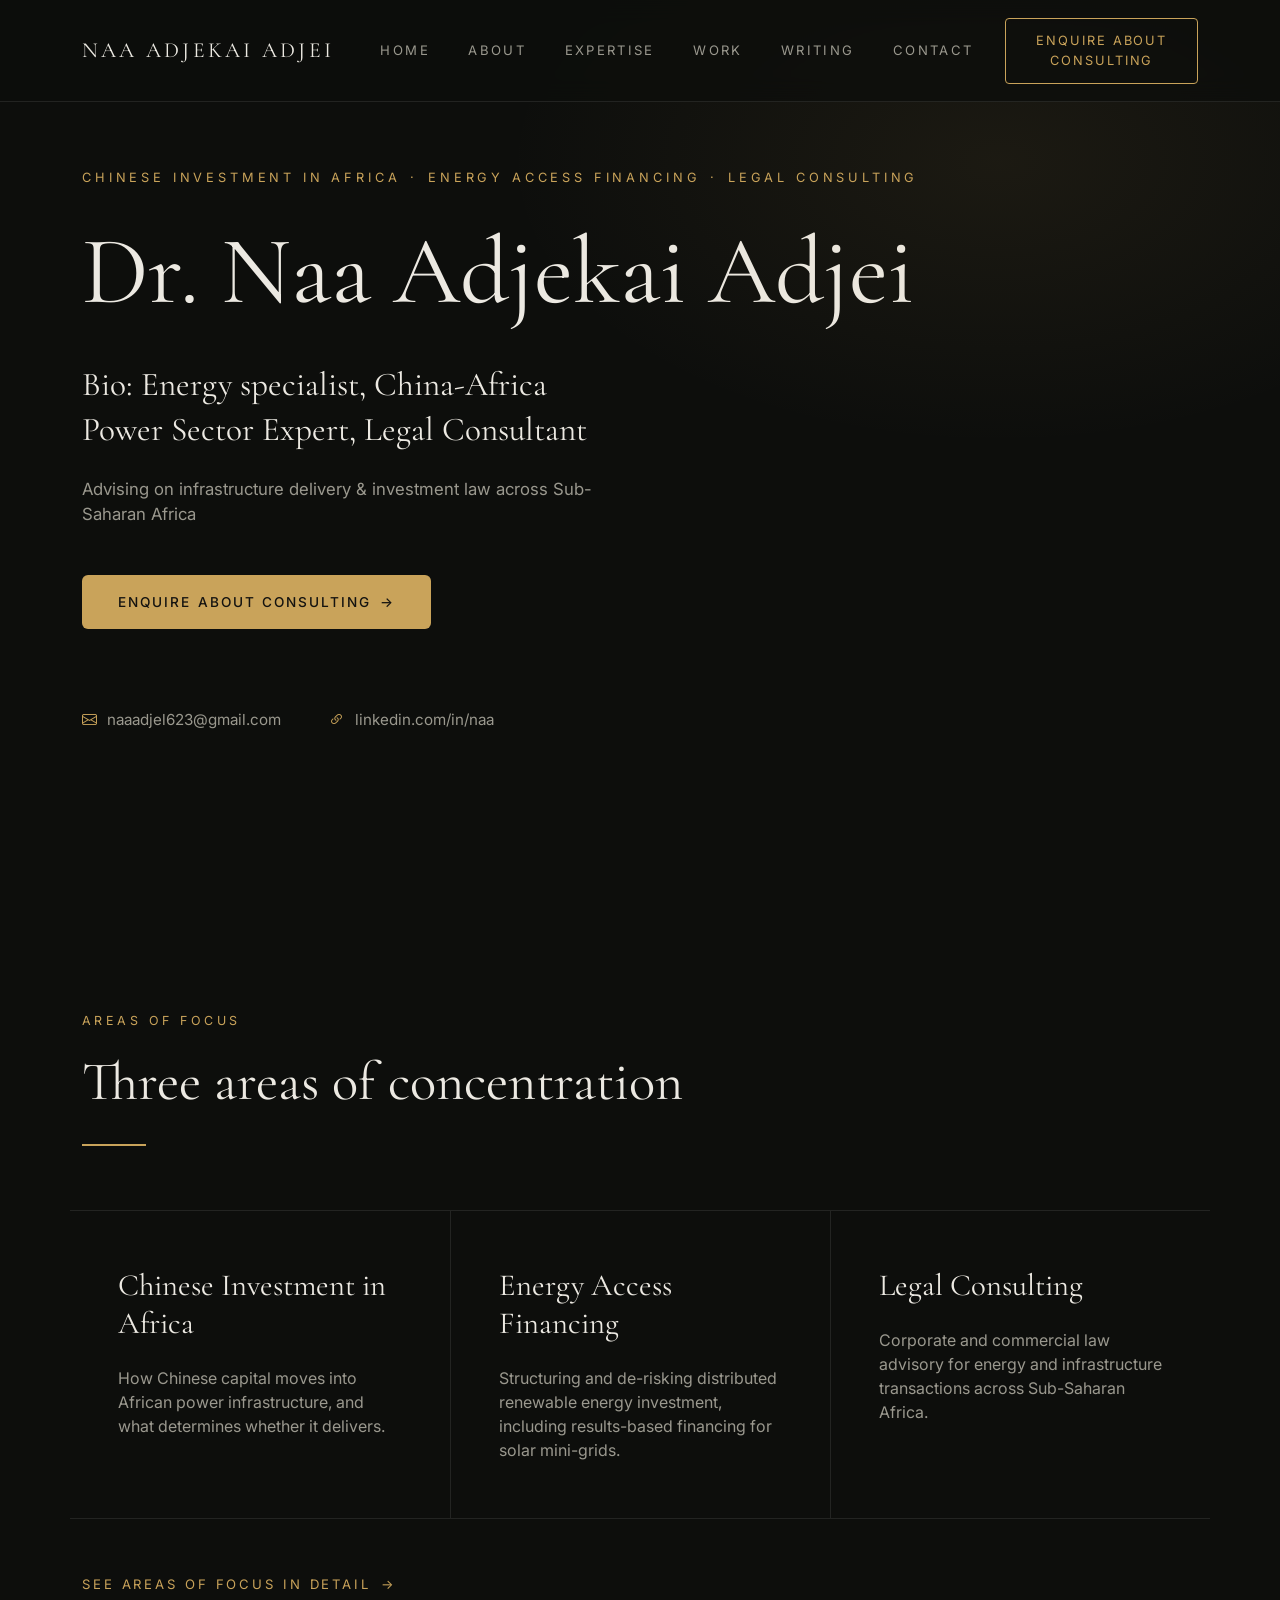
==== index.html @ 995432cf "Initial commit: portfolio website" ====
<!DOCTYPE html>
<html lang="en">
<head>
  <meta charset="UTF-8" />
  <meta name="viewport" content="width=device-width, initial-scale=1.0" />
  <title>Dr. Naa Adjekai Adjei — Energy Finance & Infrastructure Law</title>
  <meta name="description" content="Energy specialist, China-Africa Power Sector Expert, Legal Consultant. Advising on infrastructure delivery & investment law across Sub-Saharan Africa." />

  <!-- Bootstrap CSS -->
  <link href="https://cdn.jsdelivr.net/npm/bootstrap@5.3.3/dist/css/bootstrap.min.css" rel="stylesheet" />

  <!-- Fonts -->
  <link rel="preconnect" href="https://fonts.googleapis.com" />
  <link href="https://fonts.googleapis.com/css2?family=Cormorant+Garamond:wght@400;500&family=Inter:wght@400;500&display=swap" rel="stylesheet" />

  <!-- Bootstrap Icons -->
  <link rel="stylesheet" href="https://cdn.jsdelivr.net/npm/bootstrap-icons@1.11.3/font/bootstrap-icons.css" />

  <!-- Your CSS (comes AFTER Bootstrap) -->
  <link rel="stylesheet" href="css/style.css" />
</head>
<body>

      <nav class="navbar navbar-expand-lg fixed-top">
    <div class="container">
      <a class="navbar-brand" href="index.html">NAA ADJEKAI ADJEI</a>

      <button class="navbar-toggler" type="button"
              data-bs-toggle="collapse" data-bs-target="#mainNav"
              aria-controls="mainNav" aria-expanded="false" aria-label="Toggle navigation">
        <span class="navbar-toggler-icon"></span>
      </button>

      <div class="collapse navbar-collapse" id="mainNav">
        <ul class="navbar-nav ms-auto align-items-lg-center">
          <li class="nav-item"><a class="nav-link active" aria-current="page" href="index.html">Home</a></li>
          <li class="nav-item"><a class="nav-link" href="about.html">About</a></li>
          <li class="nav-item"><a class="nav-link" href="expertise.html">Expertise</a></li>
          <li class="nav-item"><a class="nav-link" href="work.html">Work</a></li>
          <li class="nav-item"><a class="nav-link" href="writing.html">Writing</a></li>
          <li class="nav-item"><a class="nav-link" href="contact.html">Contact</a></li>
          <li class="nav-item ms-lg-4 mt-2 mt-lg-0">
            <a class="btn btn-outline-nav" href="contact.html">Enquire About Consulting</a>
          </li>
        </ul>
      </div>
    </div>
  </nav>

  <!-- ============ HERO ============ -->
  <header class="hero" id="home">
    <div class="container">
      <p class="hero-eyebrow">Chinese Investment in Africa&ensp;·&ensp;Energy Access Financing&ensp;·&ensp;Legal Consulting</p>

      <h1 class="hero-title">Dr. Naa Adjekai Adjei</h1>

      <p class="hero-bio">Bio: Energy specialist, China-Africa<br class="d-none d-md-block" />
        Power Sector Expert, Legal Consultant</p>

      <p class="hero-tagline">Advising on infrastructure delivery &amp; investment law across Sub-Saharan Africa</p>

      <a href="contact.html" class="btn btn-gold">Enquire About Consulting&ensp;&rarr;</a>

      <div class="hero-contact">
        <a href="mailto:naaadjel623@gmail.com"><i class="bi bi-envelope"></i> naaadjel623@gmail.com</a>
        <a href="https://www.linkedin.com/in/dr-naa-adjekai-adjei-541458208/" target="_blank" rel="noopener"><i class="bi bi-link-45deg"></i> linkedin.com/in/naa</a>
      </div>
    </div>
  </header>

    <!-- ============ AREAS OF FOCUS ============ -->
  <section class="focus" id="expertise">
    <div class="container">
      <p class="section-label">Areas of Focus</p>
      <h2 class="section-title">Three areas of concentration</h2>
      <div class="gold-rule"></div>

      <div class="row focus-grid">
        <div class="col-lg-4 focus-cell">
          <h3>Chinese Investment in Africa</h3>
          <p>How Chinese capital moves into African power infrastructure, and what determines whether it delivers.</p>
        </div>
        <div class="col-lg-4 focus-cell">
          <h3>Energy Access Financing</h3>
          <p>Structuring and de-risking distributed renewable energy investment, including results-based financing for solar mini-grids.</p>
        </div>
        <div class="col-lg-4 focus-cell">
          <h3>Legal Consulting</h3>
          <p>Corporate and commercial law advisory for energy and infrastructure transactions across Sub-Saharan Africa.</p>
        </div>
      </div>

      <a href="expertise.html" class="gold-link">See areas of focus in detail&ensp;&rarr;</a>
    </div>
  </section>



  <!-- Bootstrap JS (needed for the mobile hamburger menu) -->
  <script src="https://cdn.jsdelivr.net/npm/bootstrap@5.3.3/dist/js/bootstrap.bundle.min.js"></script>

  <!-- Your JS (comes last) -->
  <script src="js/main.js"></script>
</body>
</html>
---- css/style.css ----
:root {
  --bg: #0d0e0c;
  --border: rgba(255, 255, 255, 0.09);
  --text: #ece9e2;
  --muted: #9a988e;
  --accent: #c9a35a;
  --serif: 'Cormorant Garamond', Georgia, serif;
  --sans: 'Inter', system-ui, sans-serif;
}

body {
  background: var(--bg);
  color: var(--text);
  font-family: var(--sans);
}

/* ============ NAVBAR ============ */
.navbar {
  background: rgba(13, 14, 12, 0.8);
  backdrop-filter: blur(12px);
  border-bottom: 1px solid var(--border);
  padding-top: 1.1rem;
  padding-bottom: 1.1rem;
}

.navbar-brand {
  color: var(--text) !important;
  font-family: var(--serif);
  font-size: 1.35rem;
  letter-spacing: 0.15em;
}

.nav-link {
  color: var(--muted) !important;
  font-size: 0.82rem;
  letter-spacing: 0.18em;
  text-transform: uppercase;
  margin-left: 1.4rem;
}

.nav-link:hover { color: var(--accent) !important; }

.navbar-toggler { border-color: var(--border); }
.navbar-toggler-icon { filter: invert(1); }

.btn-outline-nav {
  border: 1px solid var(--accent);
  color: var(--accent);
  font-size: 0.8rem;
  letter-spacing: 0.15em;
  text-transform: uppercase;
  padding: 0.8rem 1.6rem;
  border-radius: 4px;
}

.btn-outline-nav:hover {
  background: var(--accent);
  color: #141310;
}

/* ============ HERO ============ */
.hero {
  min-height: 100vh;
  display: flex;
  align-items: center;
  position: relative;
  overflow: hidden;
}

/* warm glow, top right */
.hero::before {
  content: "";
  position: absolute;
  inset: 0;
  background: radial-gradient(ellipse 55% 45% at 78% 18%, rgba(201, 163, 90, 0.08), transparent 70%);
  pointer-events: none;
}

.hero-eyebrow {
  color: var(--accent);
  text-transform: uppercase;
  letter-spacing: 0.3em;
  font-size: 0.8rem;
  margin-bottom: 2.2rem;
}

.hero-title {
  font-family: var(--serif);
  font-weight: 400;
  font-size: clamp(3rem, 7.5vw, 6.5rem);
  line-height: 1.05;
  margin-bottom: 2.5rem;
}

.hero-bio {
  font-family: var(--serif);
  font-size: clamp(1.4rem, 2.6vw, 2.1rem);
  line-height: 1.35;
  margin-bottom: 1.5rem;
}

.hero-tagline {
  color: var(--muted);
  font-size: 1.05rem;
  max-width: 540px;
  margin-bottom: 3rem;
}

.btn-gold {
  background: var(--accent);
  color: #141310;
  font-size: 0.85rem;
  font-weight: 500;
  letter-spacing: 0.15em;
  text-transform: uppercase;
  padding: 1rem 2.2rem;
  border-radius: 6px;
}

.btn-gold:hover { background: #dbb56a; color: #141310; }

.hero-contact {
  display: flex;
  gap: 3rem;
  flex-wrap: wrap;
  margin-top: 5rem;
}

.hero-contact a {
  color: var(--muted);
  text-decoration: none;
  font-size: 0.95rem;
}

.hero-contact a i {
  color: var(--accent);
  margin-right: 0.4rem;
}

.hero-contact a:hover { color: var(--text); }

/* ============ FOCUS SECTION ============ */
.focus { padding: 7rem 0; }

.section-label {
  color: var(--accent);
  text-transform: uppercase;
  letter-spacing: 0.28em;
  font-size: 0.78rem;
}

.section-title {
  font-family: var(--serif);
  font-weight: 400;
  font-size: clamp(2.2rem, 4.5vw, 3.4rem);
  margin-top: 1.2rem;
}

.gold-rule {
  width: 64px;
  height: 2px;
  background: var(--accent);
  margin: 1.8rem 0 4rem;
}

.focus-grid { border-top: 1px solid var(--border); }

.focus-cell {
  padding: 3.5rem 3rem;
  border-bottom: 1px solid var(--border);
}

/* vertical lines between the three columns, desktop only */
@media (min-width: 992px) {
  .focus-cell + .focus-cell { border-left: 1px solid var(--border); }
}

.focus-cell h3 {
  font-family: var(--serif);
  font-weight: 400;
  font-size: clamp(1.5rem, 2.4vw, 2.1rem);
  line-height: 1.25;
  margin-bottom: 1.4rem;
}

.focus-cell p {
  color: var(--muted);
  font-size: 1rem;
  margin: 0;
}

.gold-link {
  display: inline-block;
  color: var(--accent);
  text-transform: uppercase;
  letter-spacing: 0.22em;
  font-size: 0.82rem;
  text-decoration: none;
  margin-top: 3.5rem;
}

.gold-link:hover { color: #dbb56a; }

/* ============ ABOUT ============ */
.about-intro {
  padding: 8rem 0 7rem;
  border-top: 1px solid var(--border);
}

.about-intro-inner { padding-left: 8%; }

.about-statement {
  font-family: var(--serif);
  font-weight: 400;
  font-size: clamp(2.6rem, 6vw, 5.2rem);
  line-height: 1.15;
  margin-top: 1.5rem;
}

.gold-italic {
  color: var(--accent);
  font-style: italic;
}

/* light section — note this overrides the dark body */
.about-body {
  background: #f4f2ec;
  color: #3a3a36;
  padding: 7rem 0;
}

.about-text {
  font-size: 1.08rem;
  line-height: 1.75;
  margin-bottom: 1.8rem;
}

/* gold offset frame behind the photo */
.about-photo {
  position: relative;
  max-width: 480px;
  margin: 0 auto;
}

.about-photo::before {
  content: "";
  position: absolute;
  top: 20px;
  left: -20px;
  right: 20px;
  bottom: -20px;
  border: 1px solid var(--accent);
  z-index: 0;
}

.about-photo img {
  position: relative;
  z-index: 1;
  width: 100%;
}

/* ============ STATS ============ */
.stats {
  padding: 6rem 0;
  border-top: 1px solid var(--border);
}

.stat-cell {
  padding: 2rem 1.5rem;
}

@media (min-width: 992px) {
  .stat-cell + .stat-cell { border-left: 1px solid var(--border); }
}

.stat-value {
  font-family: var(--serif);
  font-size: clamp(2.4rem, 4.5vw, 3.6rem);
  line-height: 1;
  margin-bottom: 1.2rem;
}

.stat-gold { color: var(--accent); }

.stat-label {
  color: var(--muted);
  text-transform: uppercase;
  letter-spacing: 0.15em;
  font-size: 0.78rem;
  max-width: 220px;
  margin: 0 auto;
  line-height: 1.6;
}

/* ============ FOOTER ============ */
.site-footer {
  border-top: 1px solid var(--border);
  padding: 3rem 0;
}

.footer-brand {
  font-family: var(--serif);
  color: var(--accent);
  letter-spacing: 0.15em;
  font-size: 1.1rem;
}

.footer-link {
  color: var(--text);
  text-transform: uppercase;
  letter-spacing: 0.18em;
  font-size: 0.82rem;
  text-decoration: underline;
  text-underline-offset: 4px;
}

.footer-link:hover { color: var(--accent); }

.footer-copy {
  color: var(--muted);
  font-size: 0.82rem;
  letter-spacing: 0.08em;
}
.page-main {
  padding: 10rem 0 6rem;
  min-height: 70vh;
}

/* ============ EXPERTISE PAGE ============ */
.exp-item {
  display: flex;
  gap: 3.5rem;
  padding: 4rem 0;
  border-top: 1px solid #d8d4c8;
}

.exp-num {
  font-family: var(--serif);
  color: var(--accent);
  font-size: 1.6rem;
  line-height: 1;
  min-width: 2.5rem;
}

.exp-content h3 {
  font-family: var(--serif);
  font-weight: 400;
  font-size: clamp(1.6rem, 2.6vw, 2.2rem);
  margin-bottom: 1.4rem;
}

.exp-content p {
  color: #5a584f;
  font-size: 1.05rem;
  line-height: 1.75;
  max-width: 640px;
  margin: 0;
}

/* ============ CTA STRIP ============ */
.cta-strip {
  padding: 6rem 0;
}

.cta-text {
  font-family: var(--serif);
  font-size: clamp(1.6rem, 3vw, 2.4rem);
  margin: 0;
}

/* ============ WORK PAGE ============ */
.work-group {
  font-family: var(--serif);
  font-weight: 400;
  font-size: clamp(1.8rem, 3vw, 2.4rem);
  margin-bottom: 3rem;
}

/* keeps the two groups visually distinct on the same light background */
.work-research {
  border-top: 1px solid #d8d4c8;
  padding-top: 5rem;
}

.work-item {
  padding: 3.5rem 0;
  border-top: 1px solid #d8d4c8;
}

.work-org {
  color: var(--accent);
  text-transform: uppercase;
  letter-spacing: 0.18em;
  font-size: 0.8rem;
  line-height: 1.8;
  display: inline-block;
}

.work-item h3 {
  font-family: var(--serif);
  font-weight: 400;
  font-size: clamp(1.6rem, 2.6vw, 2.2rem);
  margin-bottom: 1.4rem;
}

.work-item p {
  color: #5a584f;
  font-size: 1.05rem;
  line-height: 1.75;
  max-width: 640px;
  margin: 0;
}

/* mobile: give the label breathing room above the title */
@media (max-width: 991px) {
  .work-item h3 { margin-top: 0.8rem; }
}

/* ============ WRITING PAGE ============ */
/* narrower centered column, like the screenshot */
.writing-list {
  max-width: 780px;
  margin: 0 auto;
}

.writing-item {
  padding: 3.5rem 0;
  border-top: 1px solid #d8d4c8;
}

.writing-item h3 {
  font-family: var(--serif);
  font-weight: 400;
  font-size: clamp(1.5rem, 2.4vw, 2rem);
  line-height: 1.3;
  margin-bottom: 1.3rem;
}

.writing-meta {
  color: #8a887e;
  text-transform: uppercase;
  letter-spacing: 0.18em;
  font-size: 0.78rem;
}

/* ============ SPEAKING ============ */
.speaking {
  padding: 7rem 0;
}

.speaking-text {
  color: var(--muted);
  font-size: clamp(1.2rem, 2vw, 1.5rem);
  line-height: 1.6;
  max-width: 700px;
  margin-top: 2rem;
}

/* ============ CONTACT PAGE ============ */
.contact-main { padding: 4rem 0 6rem; }

/* black-and-white treatment, like the screenshot */
.contact-photo img { filter: grayscale(100%); }

.engage-item {
  padding: 2.5rem 0;
  border-top: 1px solid var(--border);
}

.engage-label {
  color: var(--muted);
  text-transform: uppercase;
  letter-spacing: 0.22em;
  font-size: 0.85rem;
  display: block;
  margin-bottom: 1.4rem;
}

.engage-text {
  color: #c9c7bd;
  font-size: 1.15rem;
  line-height: 1.6;
  margin: 0;
  max-width: 560px;
}

/* ============ FORM ============ */
.contact-form-section {
  border-top: 1px solid var(--border);
  padding: 5rem 0 7rem;
}

.field-label {
  display: block;
  color: var(--muted);
  text-transform: uppercase;
  letter-spacing: 0.22em;
  font-size: 0.82rem;
  margin-bottom: 0.8rem;
}

/* underline-only inputs, dark theme */
.contact-field {
  width: 100%;
  background: transparent;
  border: none;
  border-bottom: 1px solid var(--border);
  color: var(--text);
  font-size: 1.05rem;
  padding: 0.6rem 0;
  margin-bottom: 3rem;
  outline: none;
  transition: border-color 0.2s;
}

.contact-field:focus { border-bottom-color: var(--accent); }

textarea.contact-field { resize: vertical; }

.form-note {
  color: var(--muted);
  font-size: 1.1rem;
  line-height: 1.6;
  max-width: 620px;
  margin: 3rem 0;
  padding-top: 2.5rem;
  border-top: 1px solid var(--border);
}

.contact-details {
  display: flex;
  gap: 2.5rem;
  flex-wrap: wrap;
}

.contact-details a,
.contact-details span {
  color: var(--muted);
  text-decoration: none;
  text-transform: uppercase;
  letter-spacing: 0.15em;
  font-size: 0.82rem;
}

.contact-details i { color: var(--accent); margin-right: 0.4rem; }
.contact-details a:hover { color: var(--text); }
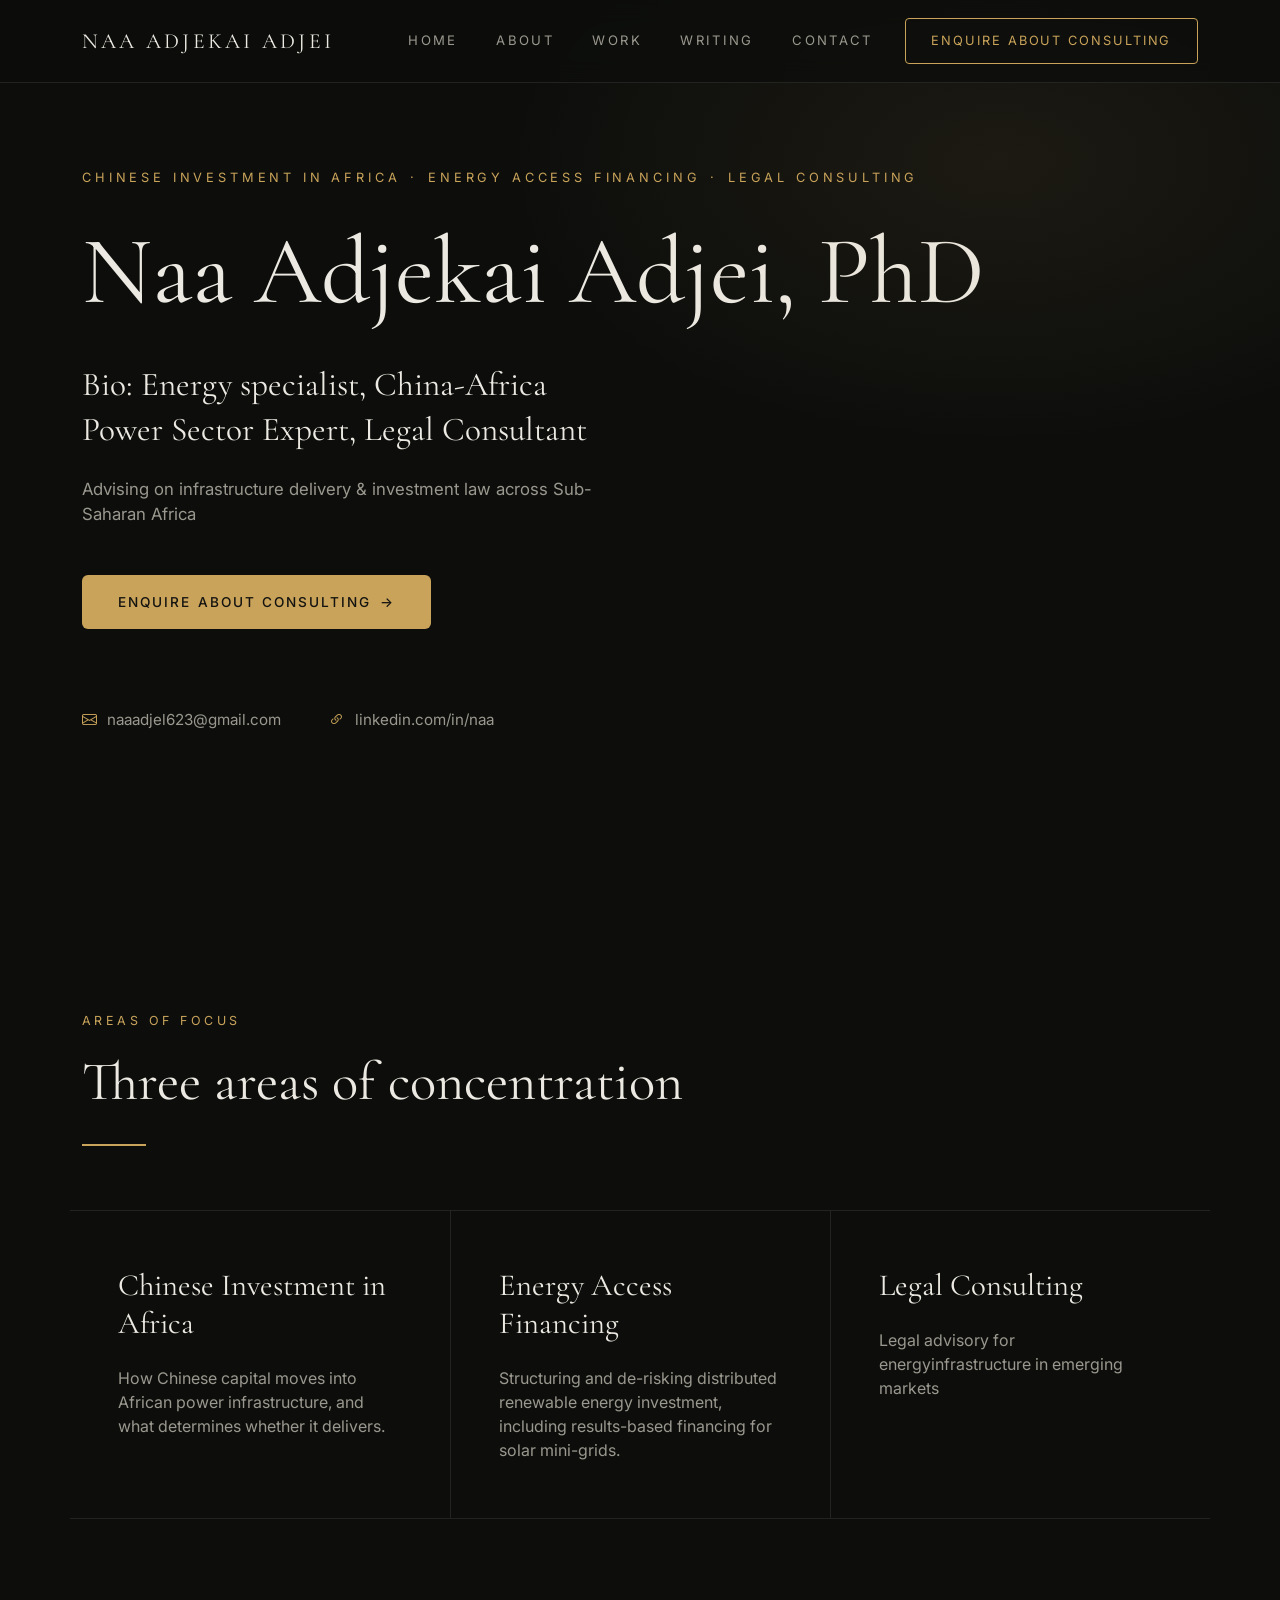
==== commit f0d27522: "Update site content and styling, remove unused file" ====
--- a/index.html
+++ b/index.html
@@ -35,7 +35,6 @@
         <ul class="navbar-nav ms-auto align-items-lg-center">
           <li class="nav-item"><a class="nav-link active" aria-current="page" href="index.html">Home</a></li>
           <li class="nav-item"><a class="nav-link" href="about.html">About</a></li>
-          <li class="nav-item"><a class="nav-link" href="expertise.html">Expertise</a></li>
           <li class="nav-item"><a class="nav-link" href="work.html">Work</a></li>
           <li class="nav-item"><a class="nav-link" href="writing.html">Writing</a></li>
           <li class="nav-item"><a class="nav-link" href="contact.html">Contact</a></li>
@@ -52,7 +51,7 @@
     <div class="container">
       <p class="hero-eyebrow">Chinese Investment in Africa&ensp;·&ensp;Energy Access Financing&ensp;·&ensp;Legal Consulting</p>
 
-      <h1 class="hero-title">Dr. Naa Adjekai Adjei</h1>
+      <h1 class="hero-title"> Naa Adjekai Adjei, PhD</h1>
 
       <p class="hero-bio">Bio: Energy specialist, China-Africa<br class="d-none d-md-block" />
         Power Sector Expert, Legal Consultant</p>
@@ -86,11 +85,10 @@
         </div>
         <div class="col-lg-4 focus-cell">
           <h3>Legal Consulting</h3>
-          <p>Corporate and commercial law advisory for energy and infrastructure transactions across Sub-Saharan Africa.</p>
+          <p>Legal advisory for energyinfrastructure in emerging markets</p>
         </div>
       </div>
 
-      <a href="expertise.html" class="gold-link">See areas of focus in detail&ensp;&rarr;</a>
     </div>
   </section>
 
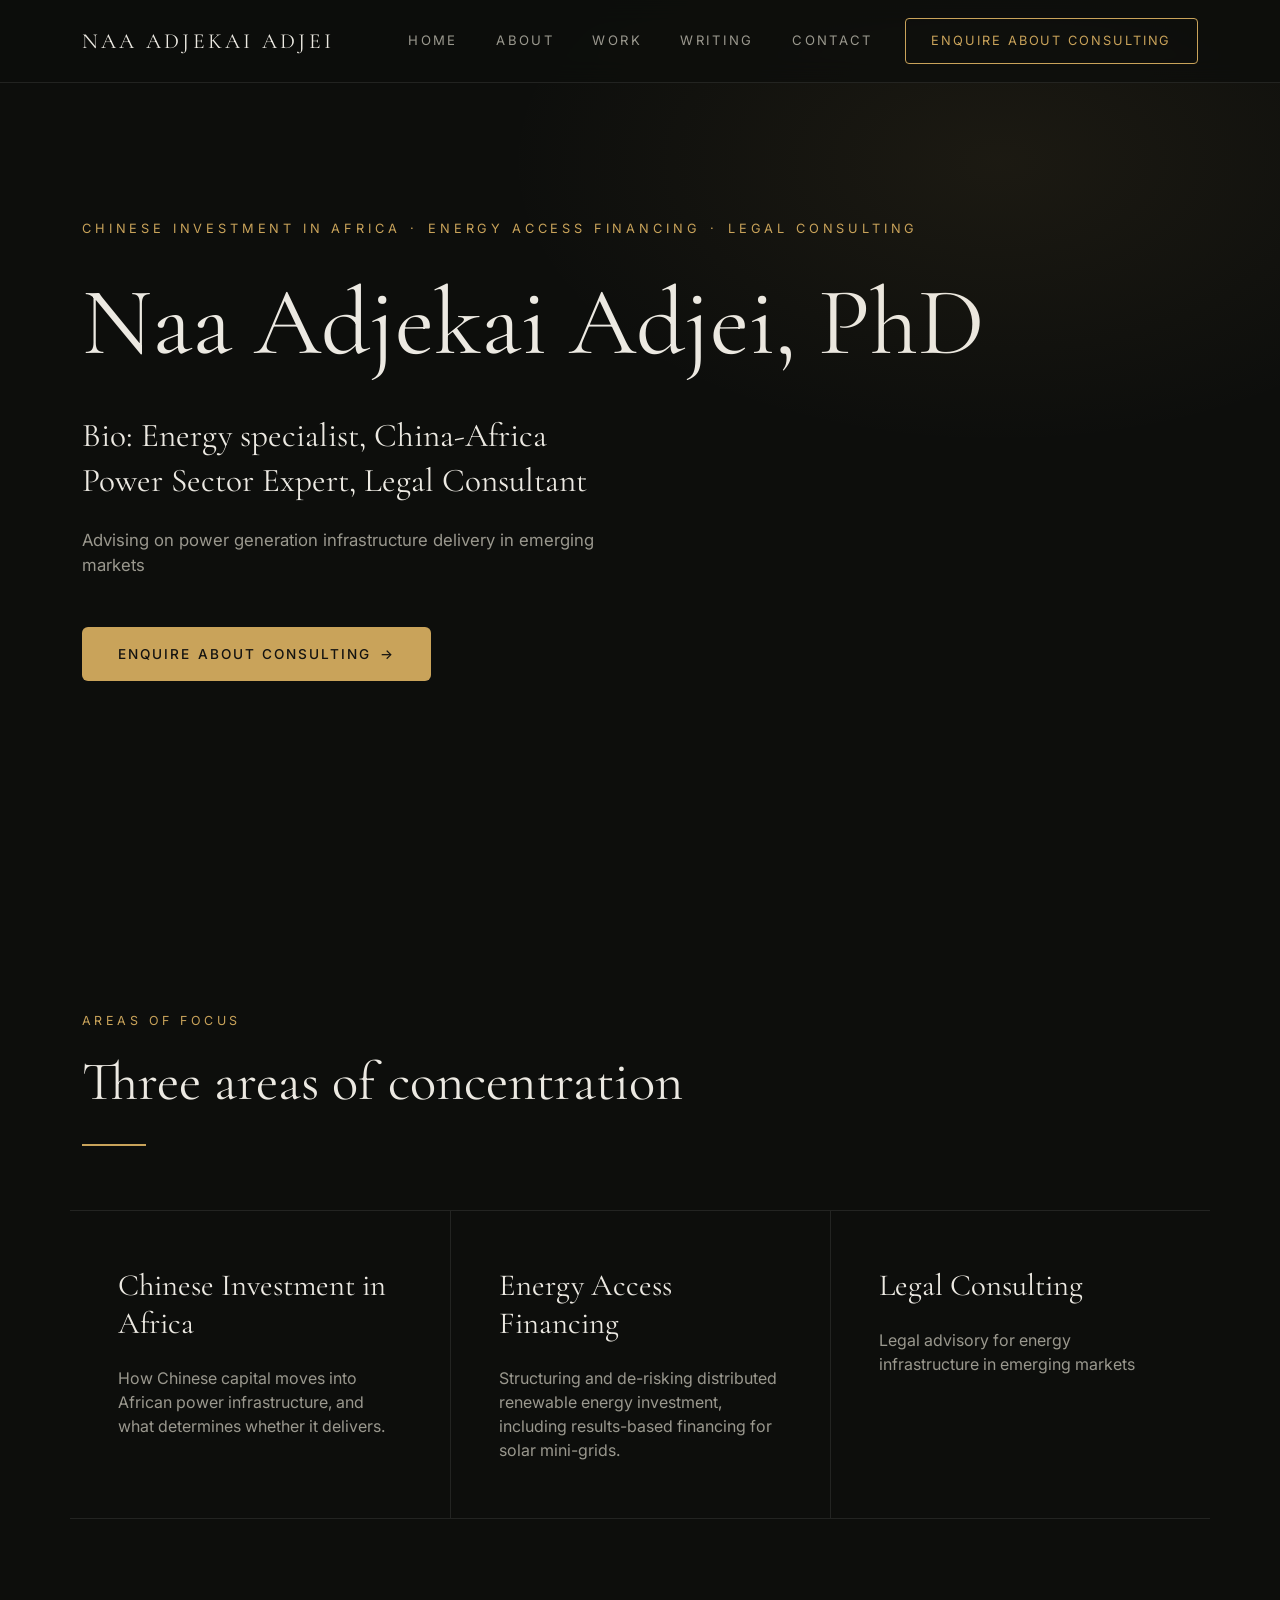
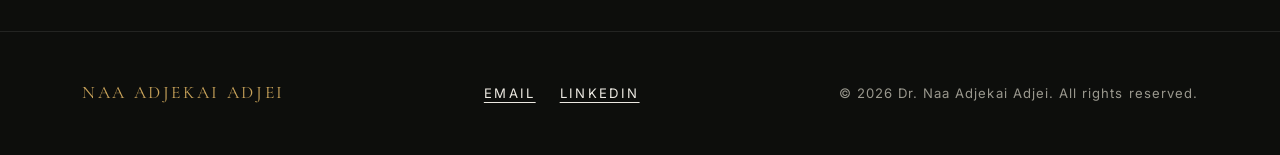
==== commit 313734de: "added more publucations" ====
--- a/index.html
+++ b/index.html
@@ -56,14 +56,9 @@
       <p class="hero-bio">Bio: Energy specialist, China-Africa<br class="d-none d-md-block" />
         Power Sector Expert, Legal Consultant</p>
 
-      <p class="hero-tagline">Advising on infrastructure delivery &amp; investment law across Sub-Saharan Africa</p>
+      <p class="hero-tagline">Advising on power generation infrastructure delivery in emerging markets</p>
 
       <a href="contact.html" class="btn btn-gold">Enquire About Consulting&ensp;&rarr;</a>
-
-      <div class="hero-contact">
-        <a href="mailto:naaadjel623@gmail.com"><i class="bi bi-envelope"></i> naaadjel623@gmail.com</a>
-        <a href="https://www.linkedin.com/in/dr-naa-adjekai-adjei-541458208/" target="_blank" rel="noopener"><i class="bi bi-link-45deg"></i> linkedin.com/in/naa</a>
-      </div>
     </div>
   </header>
 
@@ -85,13 +80,23 @@
         </div>
         <div class="col-lg-4 focus-cell">
           <h3>Legal Consulting</h3>
-          <p>Legal advisory for energyinfrastructure in emerging markets</p>
+          <p>Legal advisory for energy infrastructure in emerging markets</p>
         </div>
       </div>
 
     </div>
   </section>
-
+  <!-- ============ FOOTER ============ -->
+  <footer class="site-footer">
+    <div class="container d-flex flex-column flex-lg-row justify-content-between align-items-center gap-3">
+      <span class="footer-brand">NAA ADJEKAI ADJEI</span>
+      <div class="d-flex gap-4">
+        <a href="mailto:naaadjel623@gmail.com" class="footer-link">Email</a>
+        <a href="https://www.linkedin.com/in/dr-naa-adjekai-adjei-541458208/" target="_blank" rel="noopener" class="footer-link">LinkedIn</a>
+      </div>
+      <span class="footer-copy">&copy; 2026 Dr. Naa Adjekai Adjei. All rights reserved.</span>
+    </div>
+  </footer>
 
 
   <!-- Bootstrap JS (needed for the mobile hamburger menu) -->
--- a/css/style.css
+++ b/css/style.css
@@ -543,4 +543,13 @@
 }
 
 .contact-details i { color: var(--accent); margin-right: 0.4rem; }
-.contact-details a:hover { color: var(--text); }+.contact-details a:hover { color: var(--text); }
+
+/* link colours*/
+a {
+  color: var(--accent);   /* your gold, #c9a35a */
+}
+
+a:hover {
+  color: #dbb56a;         /* slightly lighter gold on hover */
+}
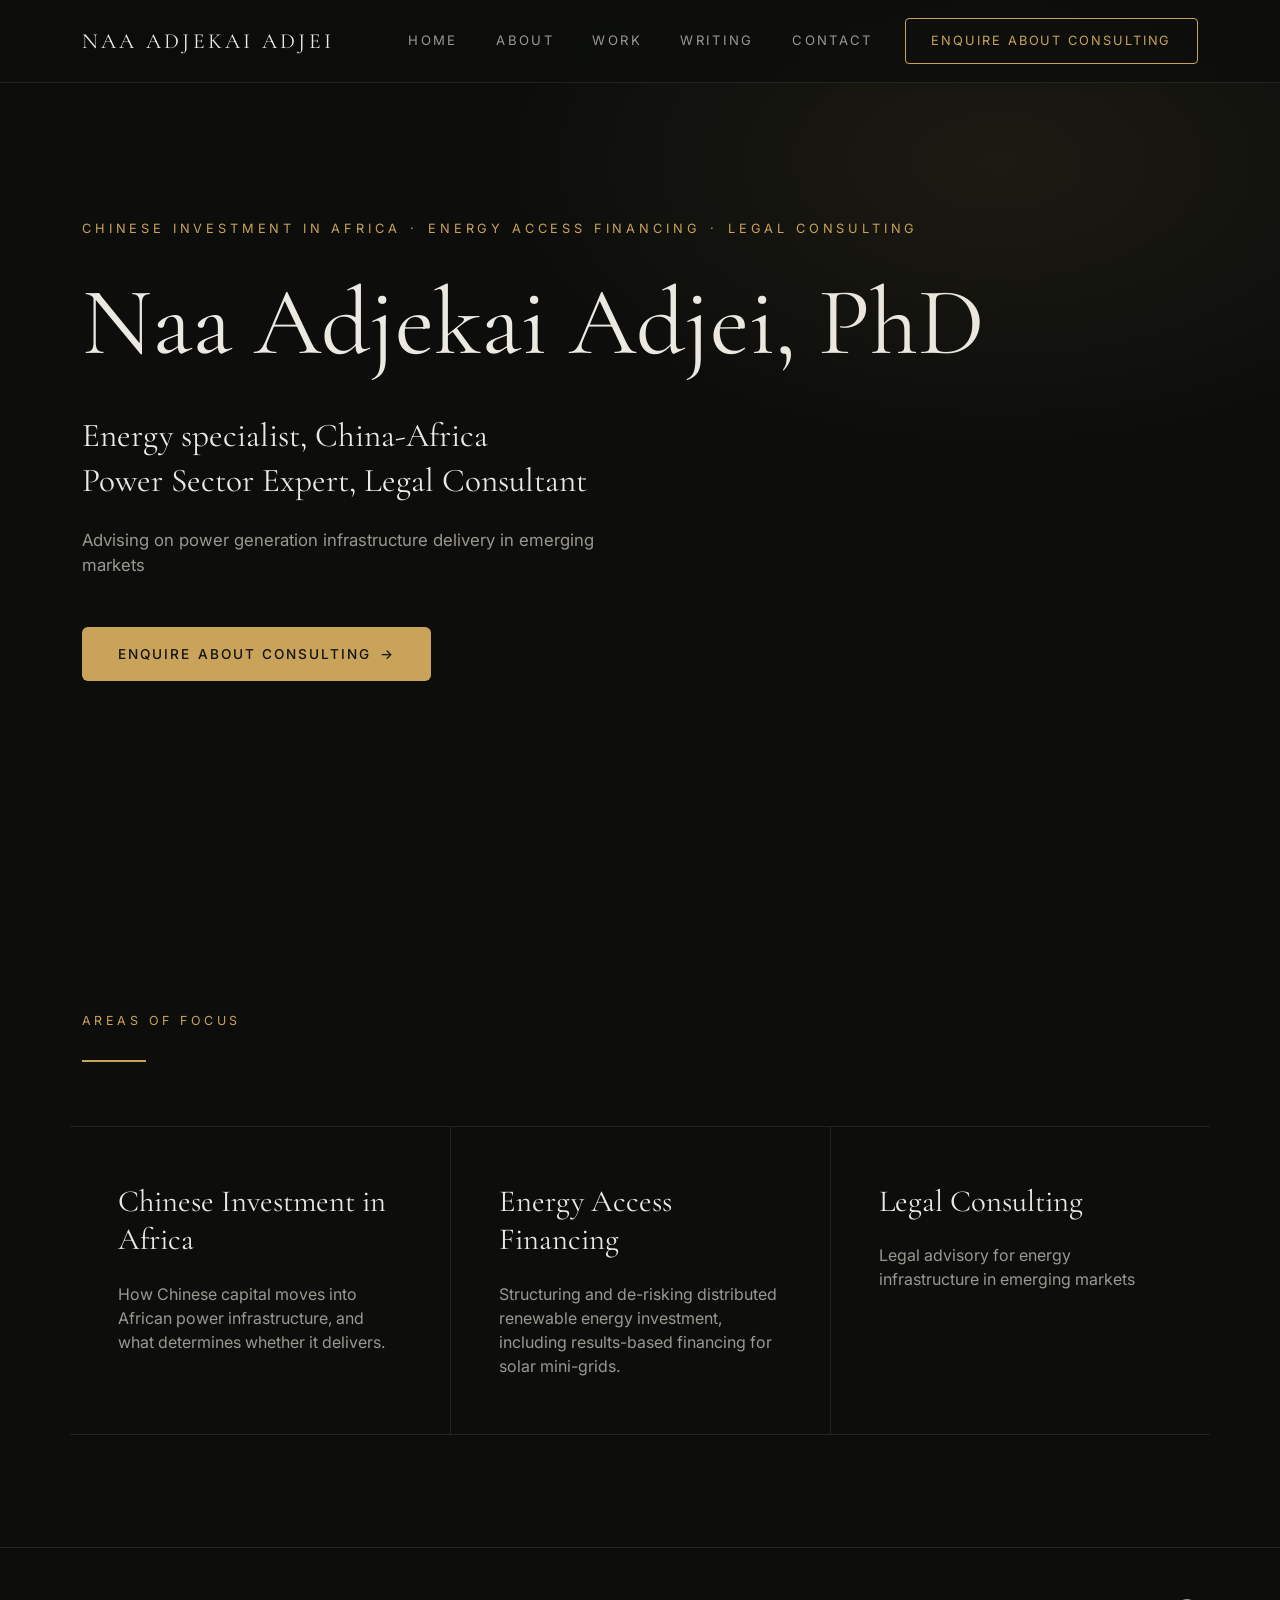
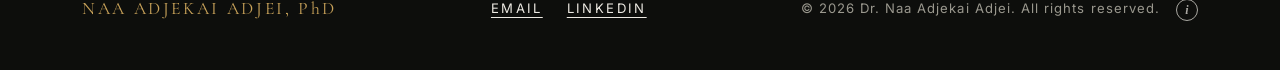
==== commit cbe5935b: "updated work section" ====
--- a/index.html
+++ b/index.html
@@ -53,7 +53,7 @@
 
       <h1 class="hero-title"> Naa Adjekai Adjei, PhD</h1>
 
-      <p class="hero-bio">Bio: Energy specialist, China-Africa<br class="d-none d-md-block" />
+      <p class="hero-bio">Energy specialist, China-Africa<br class="d-none d-md-block" />
         Power Sector Expert, Legal Consultant</p>
 
       <p class="hero-tagline">Advising on power generation infrastructure delivery in emerging markets</p>
@@ -66,7 +66,6 @@
   <section class="focus" id="expertise">
     <div class="container">
       <p class="section-label">Areas of Focus</p>
-      <h2 class="section-title">Three areas of concentration</h2>
       <div class="gold-rule"></div>
 
       <div class="row focus-grid">
@@ -86,17 +85,32 @@
 
     </div>
   </section>
+
   <!-- ============ FOOTER ============ -->
   <footer class="site-footer">
-    <div class="container d-flex flex-column flex-lg-row justify-content-between align-items-center gap-3">
-      <span class="footer-brand">NAA ADJEKAI ADJEI</span>
-      <div class="d-flex gap-4">
-        <a href="mailto:naaadjel623@gmail.com" class="footer-link">Email</a>
-        <a href="https://www.linkedin.com/in/dr-naa-adjekai-adjei-541458208/" target="_blank" rel="noopener" class="footer-link">LinkedIn</a>
+  <div class="container d-flex flex-column flex-lg-row justify-content-between align-items-center gap-3">
+    <span class="footer-brand">NAA ADJEKAI ADJEI, PhD</span>
+
+    <div class="d-flex gap-4">
+      <a href="mailto:naaadjei623@gmail.com" class="footer-link">Email</a>
+      <a href="https://www.linkedin.com/in/dr-naa-adjekai-adjei-541458208/" target="_blank" rel="noopener" class="footer-link">LinkedIn</a>
+    </div>
+
+    <div class="d-flex align-items-center gap-3">
+      <span class="footer-copy">&copy; 2026 Dr. Naa Adjekai Adjei. All rights reserved.</span>
+
+      <div class="credit">
+        <button type="button" class="credit-btn" aria-label="About this website"
+                aria-expanded="false" aria-controls="credit-panel">i</button>
+        <div id="credit-panel" class="credit-panel" hidden>
+          <p class="credit-title">About this website</p>
+          <p>Designed &amp; built by <a href="https://crystal540.github.io/crystal-juta/" target="_blank" rel="noopener">Crystal Juta</a>.</p>
+          <p class="credit-sub">Need a website? <a href="mailto:crystaljuta@gmail.com">Get in touch</a>.</p>
+        </div>
       </div>
-      <span class="footer-copy">&copy; 2026 Dr. Naa Adjekai Adjei. All rights reserved.</span>
     </div>
-  </footer>
+  </div>
+</footer>
 
 
   <!-- Bootstrap JS (needed for the mobile hamburger menu) -->
--- a/css/style.css
+++ b/css/style.css
@@ -378,6 +378,16 @@
 
 /* keeps the two groups visually distinct on the same light background */
 .work-research {
+  border-top: 1px solid #d8d4c8;
+  padding-top: 5rem;
+}
+
+.work-teaching {
+  border-top: 1px solid #d8d4c8;
+  padding-top: 5rem;
+}
+
+.work-speaking {
   border-top: 1px solid #d8d4c8;
   padding-top: 5rem;
 }
@@ -552,4 +562,38 @@
 
 a:hover {
   color: #dbb56a;         /* slightly lighter gold on hover */
+}
+
+/* ============ i button ============ */
+.credit { position: relative; }
+
+.credit-btn {
+  width: 22px; height: 22px; padding: 0;
+  display: inline-flex; align-items: center; justify-content: center;
+  border: 1px solid currentColor; border-radius: 50%;
+  background: transparent; color: inherit;
+  font: italic 600 12px/1 Georgia, serif;
+  opacity: .7; cursor: pointer;
+  transition: opacity .2s;
+}
+.credit-btn:hover, .credit-btn[aria-expanded="true"] { opacity: 1; }
+.credit-btn:focus-visible { outline: 2px solid currentColor; outline-offset: 3px; opacity: 1; }
+
+.credit-panel {
+  position: absolute; right: 0; bottom: calc(100% + 12px);
+  width: 260px; padding: 14px 16px; z-index: 20;
+  background: #1a1a1a; color: #e8e4da;
+  border: 1px solid rgba(255,255,255,.15); border-radius: 6px;
+  box-shadow: 0 8px 24px rgba(0,0,0,.35);
+  font-size: 13px; line-height: 1.5; text-align: left;
+  text-transform: none; letter-spacing: normal;
+}
+.credit-panel p { margin: 0 0 6px; }
+.credit-panel p:last-child { margin-bottom: 0; }
+.credit-title { font-weight: 600; }
+.credit-sub { opacity: .75; }
+.credit-panel a { color: inherit; text-decoration: underline; }
+
+@media (max-width: 991px) {
+  .credit-panel { right: auto; left: 50%; transform: translateX(-50%); }
 }
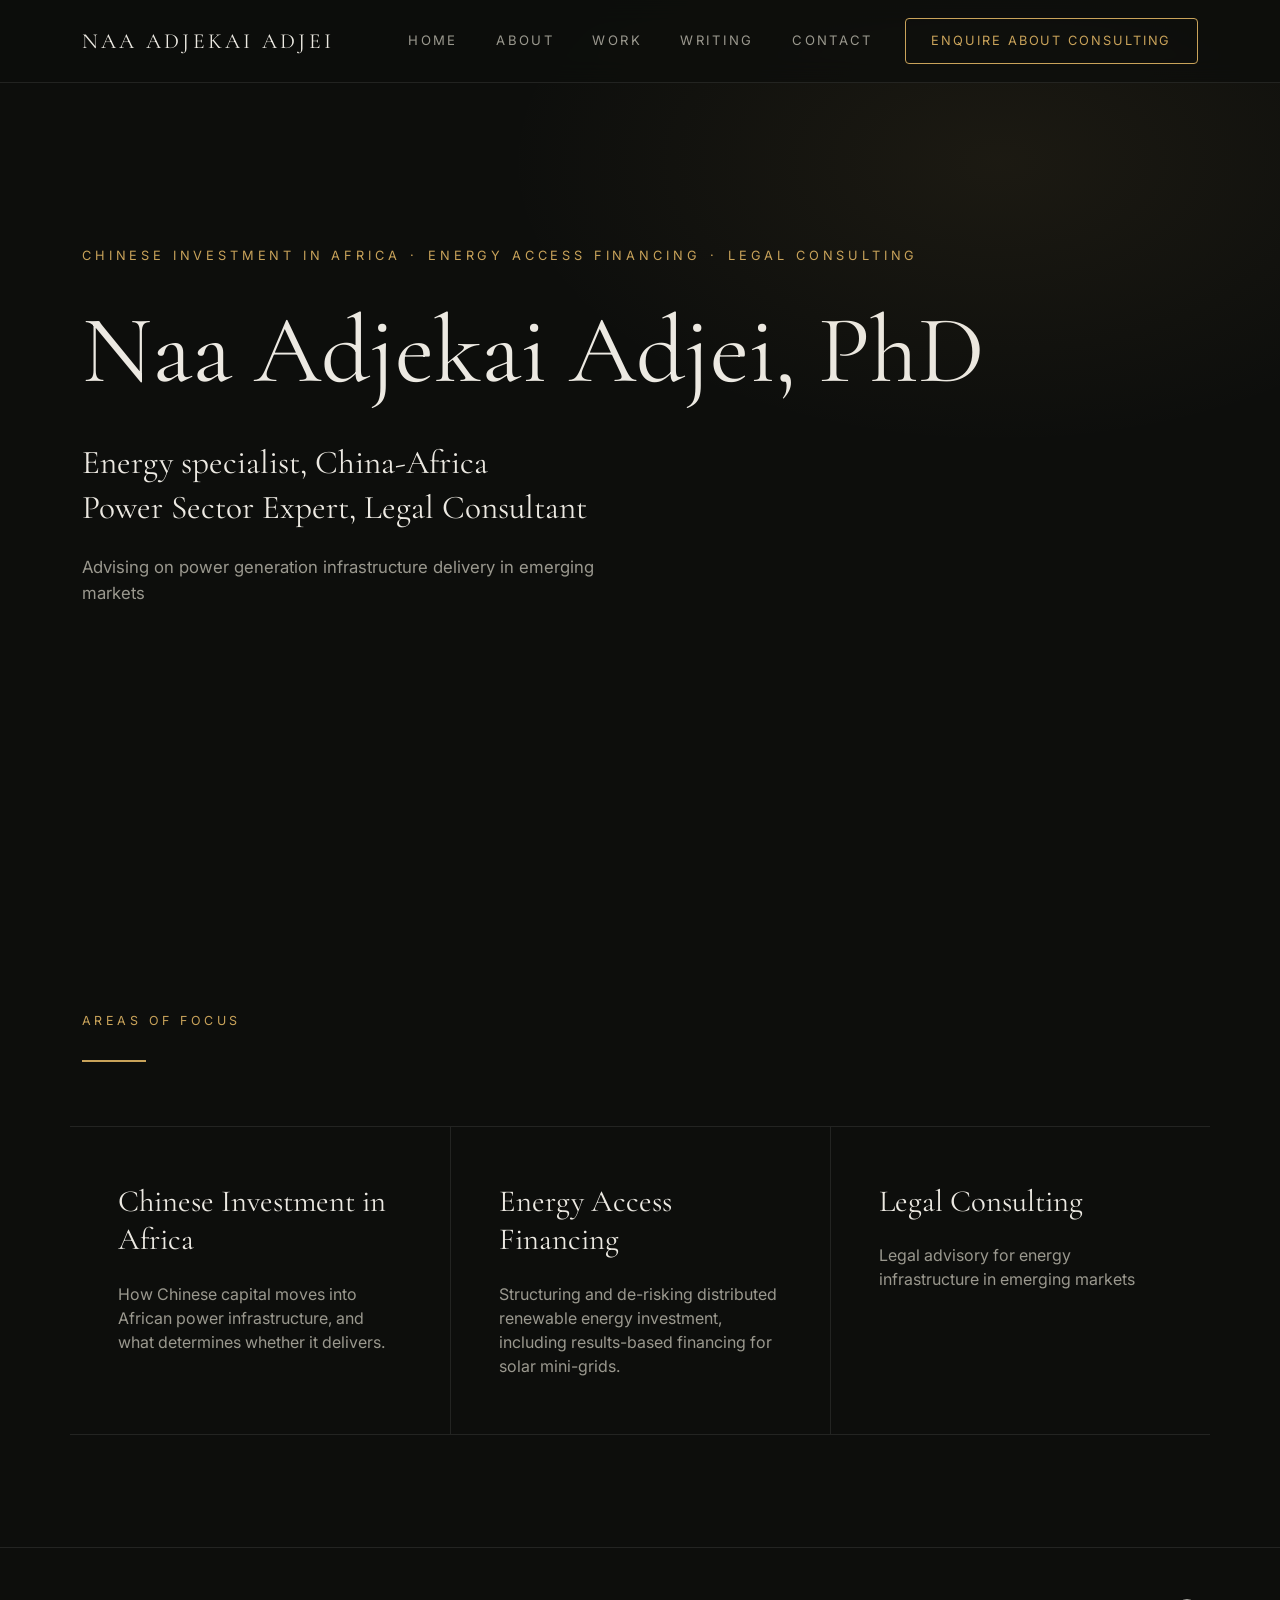
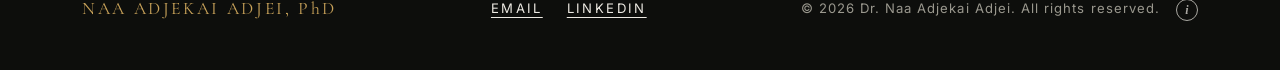
==== commit 28e16a8c: "Add SEO tags, favicon, share image, sitemap and robots" ====
--- a/index.html
+++ b/index.html
@@ -1,11 +1,52 @@
 <!DOCTYPE html>
 <html lang="en">
 <head>
-  <meta charset="UTF-8" />
-  <meta name="viewport" content="width=device-width, initial-scale=1.0" />
-  <title>Dr. Naa Adjekai Adjei — Energy Finance & Infrastructure Law</title>
-  <meta name="description" content="Energy specialist, China-Africa Power Sector Expert, Legal Consultant. Advising on infrastructure delivery & investment law across Sub-Saharan Africa." />
+  <meta charset="UTF-8">
+<meta name="viewport" content="width=device-width, initial-scale=1">
 
+<!-- Search -->
+<title>Dr. Naa Adjekai Adjei · Energy Finance &amp; Infrastructure Governance</title>
+<meta name="description" content="Dr. Naa Adjekai Adjei is a China-Africa energy finance and infrastructure governance specialist advising on investment law, regulatory design and infrastructure delivery across Sub-Saharan Africa.">
+<link rel="canonical" href="https://naaadjei.com/">
+<meta name="robots" content="index, follow">
+<meta name="author" content="Dr. Naa Adjekai Adjei">
+<meta name="theme-color" content="#12110e">
+
+<!-- Link previews (LinkedIn, WhatsApp, Facebook, Slack) -->
+<meta property="og:type" content="website">
+<meta property="og:site_name" content="Dr. Naa Adjekai Adjei">
+<meta property="og:title" content="Dr. Naa Adjekai Adjei · Energy Finance &amp; Infrastructure Governance">
+<meta property="og:description" content="China-Africa energy finance and infrastructure governance specialist advising on investment law and regulatory design across Sub-Saharan Africa.">
+<meta property="og:url" content="https://naaadjei.com/">
+<meta property="og:image" content="https://naaadjei.com/og-image.jpg">
+<meta property="og:image:width" content="1200">
+<meta property="og:image:height" content="630">
+<meta property="og:image:alt" content="Dr. Naa Adjekai Adjei, energy finance and infrastructure governance specialist">
+
+<!-- X / Twitter -->
+<meta name="twitter:card" content="summary_large_image">
+<meta name="twitter:title" content="Dr. Naa Adjekai Adjei · Energy Finance &amp; Infrastructure Governance">
+<meta name="twitter:description" content="China-Africa energy finance and infrastructure governance specialist.">
+<meta name="twitter:image" content="https://naaadjei.com/og-image.jpg">
+
+<!-- Icons -->
+<link rel="icon" href="/favicon.ico" sizes="any">
+
+
+<!-- Structured data: tells Google who she is -->
+<script type="application/ld+json">
+{
+  "@context": "https://schema.org",
+  "@type": "Person",
+  "name": "Dr. Naa Adjekai Adjei",
+  "url": "https://naaadjei.com/",
+  "image": "https://naaadjei.com/og-image.jpg",
+  "jobTitle": "Energy Finance & Infrastructure Governance Specialist",
+  "description": "China-Africa energy finance and infrastructure governance specialist advising on investment law, regulatory design and infrastructure delivery across Sub-Saharan Africa.",
+  "knowsAbout": ["Energy finance", "Infrastructure law", "Investment law", "Regulatory design", "China-Africa power sector", "Host state governance"],
+  "sameAs": ["https://www.linkedin.com/in/dr-naa-adjekai-adjei-541458208/"]
+}
+</script>
   <!-- Bootstrap CSS -->
   <link href="https://cdn.jsdelivr.net/npm/bootstrap@5.3.3/dist/css/bootstrap.min.css" rel="stylesheet" />
 
@@ -58,7 +99,7 @@
 
       <p class="hero-tagline">Advising on power generation infrastructure delivery in emerging markets</p>
 
-      <a href="contact.html" class="btn btn-gold">Enquire About Consulting&ensp;&rarr;</a>
+      
     </div>
   </header>
 
@@ -82,6 +123,7 @@
           <p>Legal advisory for energy infrastructure in emerging markets</p>
         </div>
       </div>
+      
 
     </div>
   </section>
